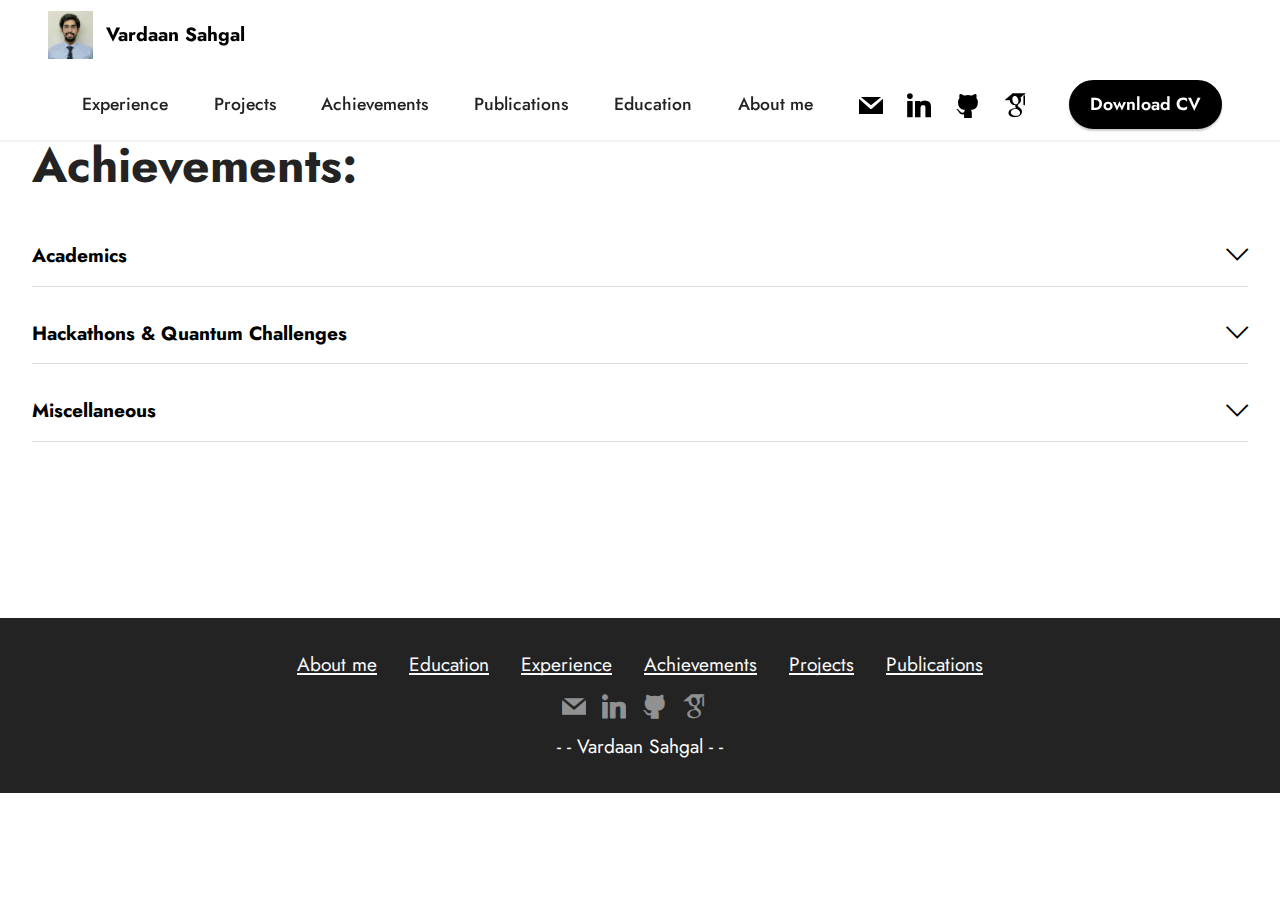
==== achievements_vardaan-sahgal.html @ 0ca2abb1 "120622" ====
<!DOCTYPE html>
<html  >
<head>
  <meta charset="UTF-8">
  <meta http-equiv="X-UA-Compatible" content="IE=edge">
  <meta name="generator" content="Mobirise v5.6.8, mobirise.com">
  <meta name="twitter:card" content="summary_large_image"/>
  <meta name="twitter:image:src" content="">
  <meta property="og:image" content="">
  <meta name="twitter:title" content="Achievements - Vardaan Sahgal">
  <meta name="viewport" content="width=device-width, initial-scale=1, minimum-scale=1">
  <link rel="shortcut icon" href="assets/images/var-pix-pro-128x137-1.png" type="image/x-icon">
  <meta name="description" content="Achievements - Vardaan Sahgal">
  
  
  <title>Achievements - Vardaan Sahgal</title>
  <link rel="stylesheet" href="assets/web/assets/mobirise-icons2/mobirise2.css">
  <link rel="stylesheet" href="assets/web/assets/mobirise-icons/mobirise-icons.css">
  <link rel="stylesheet" href="assets/bootstrap/css/bootstrap.min.css">
  <link rel="stylesheet" href="assets/bootstrap/css/bootstrap-grid.min.css">
  <link rel="stylesheet" href="assets/bootstrap/css/bootstrap-reboot.min.css">
  <link rel="stylesheet" href="assets/animatecss/animate.css">
  <link rel="stylesheet" href="assets/dropdown/css/style.css">
  <link rel="stylesheet" href="assets/socicon/css/styles.css">
  <link rel="stylesheet" href="assets/theme/css/style.css">
  <link rel="preload" href="https://fonts.googleapis.com/css?family=Jost:100,200,300,400,500,600,700,800,900,100i,200i,300i,400i,500i,600i,700i,800i,900i&display=swap" as="style" onload="this.onload=null;this.rel='stylesheet'">
  <noscript><link rel="stylesheet" href="https://fonts.googleapis.com/css?family=Jost:100,200,300,400,500,600,700,800,900,100i,200i,300i,400i,500i,600i,700i,800i,900i&display=swap"></noscript>
  <link rel="preload" as="style" href="assets/mobirise/css/mbr-additional.css"><link rel="stylesheet" href="assets/mobirise/css/mbr-additional.css" type="text/css">
  
  
  
  
</head>
<body>
  
  <section data-bs-version="5.1" class="menu menu3 cid-sXiDDQ2paW" once="menu" id="menu3-o">
    
    <nav class="navbar navbar-dropdown navbar-fixed-top navbar-expand-lg">
        <div class="container-fluid">
            <div class="navbar-brand">
                <span class="navbar-logo">
                    <a href="https://mobiri.se">
                        <img src="assets/images/var-pix-pro-96x103.jpg" alt="Vardaan" style="height: 3rem;">
                    </a>
                </span>
                <span class="navbar-caption-wrap"><a class="navbar-caption text-primary display-7" href="index.html">Vardaan Sahgal</a></span>
            </div>
            <button class="navbar-toggler" type="button" data-toggle="collapse" data-bs-toggle="collapse" data-target="#navbarSupportedContent" data-bs-target="#navbarSupportedContent" aria-controls="navbarNavAltMarkup" aria-expanded="false" aria-label="Toggle navigation">
                <div class="hamburger">
                    <span></span>
                    <span></span>
                    <span></span>
                    <span></span>
                </div>
            </button>
            <div class="collapse navbar-collapse" id="navbarSupportedContent">
                <ul class="navbar-nav nav-dropdown" data-app-modern-menu="true"><li class="nav-item"><a class="nav-link link text-black text-primary display-4" href="experience_vardaan-sahgal.html">Experience</a></li><li class="nav-item"><a class="nav-link link text-black text-primary display-4" href="projects_vardaan-sahgal.html">Projects</a></li><li class="nav-item"><a class="nav-link link text-black text-primary display-4" href="achievements_vardaan-sahgal.html">Achievements</a></li><li class="nav-item"><a class="nav-link link text-black text-primary display-4" href="publications_vardaan-sahgal.html">Publications</a>
                    </li><li class="nav-item"><a class="nav-link link text-black text-primary display-4" href="education_vardaan-sahgal.html">Education</a></li><li class="nav-item"><a class="nav-link link text-black text-primary display-4" href="index.html">
                            About me</a></li></ul>
                <div class="icons-menu">
                    <a class="iconfont-wrapper" href="mailto:sahgalvardaan@gmail.com">
                        <span class="p-2 mbr-iconfont socicon-mail socicon"></span>
                    </a>
                    <a class="iconfont-wrapper" href="https://linkedin.com/in/vardaansahgal" target="_blank">
                        <span class="p-2 mbr-iconfont socicon-linkedin socicon"></span>
                    </a>
                    <a class="iconfont-wrapper" href="https://github.com/Varary73" target="_blank">
                        <span class="p-2 mbr-iconfont socicon-github socicon"></span>
                    </a>
                    <a class="iconfont-wrapper" href="https://scholar.google.com/citations?user=hgm18O0AAAAJ&hl=en&oi=ao" target="_blank">
                        <span class="p-2 mbr-iconfont socicon-googlescholar socicon"></span>
                    </a>
                </div>
                <div class="navbar-buttons mbr-section-btn"><a class="btn btn-primary display-4" href="https://drive.google.com/file/d/1Yqm7i8s_O_Q6EkdOfMbMAXeSpDQ-w8fc/view?usp=sharing" target="_blank">Download CV</a></div>
            </div>
        </div>
    </nav>
</section>

<section data-bs-version="5.1" class="content16 cid-t8lUDwOIxe" id="content16-r">

    

    
    
    <div class="container-fluid">
        <div class="row justify-content-center">
            <div class="col-12 col-md-12">
                <div class="mbr-section-head align-center mb-4">
                    <h3 class="mbr-section-title mb-0 mbr-fonts-style display-2">
                        <strong>Achievements:</strong></h3>
                    
                </div>
                <div id="bootstrap-accordion_17" class="panel-group accordionStyles accordion" role="tablist" aria-multiselectable="true">
                    <div class="card mb-3">
                        <div class="card-header" role="tab" id="headingOne">
                            <a role="button" class="panel-title collapsed" data-toggle="collapse" data-bs-toggle="collapse" data-core="" href="#collapse1_17" aria-expanded="false" aria-controls="collapse1">
                                <h6 class="panel-title-edit mbr-fonts-style mb-0 display-7"><strong>Academics</strong></h6>
                                <span class="sign mbr-iconfont mbri-arrow-down"></span>
                            </a>
                        </div>
                        <div id="collapse1_17" class="panel-collapse noScroll collapse" role="tabpanel" aria-labelledby="headingOne" data-parent="#accordion" data-bs-parent="#bootstrap-accordion_17">
                            <div class="panel-body">
                                <p class="mbr-fonts-style panel-text display-4">1st Position, University level Annual examinations 2020‑21 ~~ BCAS, University of Delhi<br><a href="https://drive.google.com/file/d/1R_oMQBoRCw27G-qGukkYjypUpZWwP57s/view?usp=sharing" class="text-primary" target="_blank">1st Position, University level Annual examinations 2019‑20</a> ~~ BCAS, University of Delhi<br><a href="https://drive.google.com/file/d/1jAzpU6mqzq5q6LDfne9b-UM6Y6uZs_kK/view?usp=sharing" class="text-primary" target="_blank">Certificate of Merit, All India Secondary School Examinations</a> ~~ CBSE<br>Certificate of Merit, Excellence in academics for 10 consecutive years ~~ Delhi Public School ‑ Vasant Kunj</p>
                            </div>
                        </div>
                    </div>
                    <div class="card mb-3">
                        <div class="card-header" role="tab" id="headingOne">
                            <a role="button" class="panel-title collapsed" data-toggle="collapse" data-bs-toggle="collapse" data-core="" href="#collapse2_17" aria-expanded="false" aria-controls="collapse2">
                                <h6 class="panel-title-edit mbr-fonts-style mb-0 display-7"><strong>Hackathons &amp; Quantum Challenges</strong></h6>
                                <span class="sign mbr-iconfont mbri-arrow-down"></span>
                            </a>
                        </div>
                        <div id="collapse2_17" class="panel-collapse noScroll collapse" role="tabpanel" aria-labelledby="headingOne" data-parent="#accordion" data-bs-parent="#bootstrap-accordion_17">
                            <div class="panel-body">
                                <p class="mbr-fonts-style panel-text display-4"><a href="https://youtu.be/dAwyQvCs0g4" class="text-primary" target="_blank">2nd Place, Q‑munity Hack‑Q‑Thon 2022</a> ~~ Q‑munity<br><a href="https://www.quantumcoalition.io/winners-2022" class="text-primary" target="_blank">1st Place, Microsoft Azure Quantum Challenge ‑ QC Hack 2022</a> ~~ Quantum Coalition<br><a href="https://drive.google.com/file/d/19gyF_JM3P85ijcG36nNjpUHBqe1uCrk3/view?usp=sharing" class="text-primary" target="_blank">Project Completion, iQuHACK 2022</a> ~~ MIT<br><a href="https://www.credly.com/badges/7a34e1ec-54cd-4e93-b0a0-f172c322e26d/public_url" class="text-primary" target="_blank">IBM Certified Associate Developer, Quantum Computation using Qiskit</a> ~~ IBM<br><a href="https://www.credly.com/badges/5e190717-c0a0-4115-9ec8-4bfc70429456/public_url" class="text-primary" target="_blank">Advanced Achievement, IBM Quantum Challenge ‑ Fall 2021</a> ~~ IBM<br><a href="https://drive.google.com/file/d/1BhU-gRLFwvpe-qMsgdmRwtkIYA2Qpv9Y/view?usp=sharing" class="text-primary" target="_blank">Commuity Choice Award, Qiskit Global Hackathon 2021</a> ~~ IBM<br><a href="https://drive.google.com/file/d/1APPmrAgYfAgasxj6XTrmTNn_YVWedkp-/view?usp=sharing" class="text-primary" target="_blank">2nd Place, Qiskit Fall Fest 2021</a> ~~ IBM<br><a href="https://drive.google.com/file/d/1pQZi29Q-DvffW3QaDzbIdZg9rLygnmGH/view?usp=sharing" class="text-primary" target="_blank">Project Completion Excellence, Qiskit Fall Fest 2021</a> ~~ IBM<br><a href="https://drive.google.com/file/d/1NxGIrXYRKXiG1Ps5QLQzSLgCn7TWFhxI/view?usp=sharing" class="text-primary" target="_blank">Best JavaScript Project, Quantum Games Hackathon 2021</a> ~~ Quantum AI Foundation<br><a href="https://www.credly.com/badges/adeb9994-ca5e-46cb-904f-9bc2e24f223b/public_url" class="text-primary" target="_blank">Advanced Achievement, IBM Quantum Challenge ‑ Africa</a> ~~ IBM<br><a href="https://drive.google.com/file/d/1-omMS72RHWHudi2LTiDuGkzPuVCuIWqz/view?usp=sharing" class="text-primary" target="_blank">Finalist, IEEE Services Hackathon 2021</a> ~~ IEEE</p>
                            </div>
                        </div>
                    </div>
                    <div class="card mb-3">
                        <div class="card-header" role="tab" id="headingOne">
                            <a role="button" class="panel-title collapsed" data-toggle="collapse" data-bs-toggle="collapse" data-core="" href="#collapse3_17" aria-expanded="false" aria-controls="collapse3">
                                <h6 class="panel-title-edit mbr-fonts-style mb-0 display-7"><strong>Miscellaneous</strong></h6>
                                <span class="sign mbr-iconfont mbri-arrow-down"></span>
                            </a>
                        </div>
                        <div id="collapse3_17" class="panel-collapse noScroll collapse" role="tabpanel" aria-labelledby="headingOne" data-parent="#accordion" data-bs-parent="#bootstrap-accordion_17">
                            <div class="panel-body">
                                <p class="mbr-fonts-style panel-text display-4"><a href="https://drive.google.com/file/d/10-ciMLQyUoMff5YXHHuV5Xth3fWdGZLG/view?usp=sharing" class="text-primary" target="_blank">Football</a><br><a href="https://drive.google.com/file/d/1Tq8jty_m0NttuNi-pEVxbGKgHmWv1Ksi/view?usp=sharing" class="text-primary" target="_blank">Basketball</a><br><a href="https://drive.google.com/file/d/1du-7GZBASXjNRYR1Ls_MMxja4tjmTULn/view?usp=sharing" class="text-primary" target="_blank">Debate</a></p>
                            </div>
                        </div>
                    </div>
                    
                    
                    
                </div>
            </div>
        </div>
    </div>
</section>

<section data-bs-version="5.1" class="footer3 cid-t8mchquM8E" once="footers" id="footer3-x">

    

    

    <div class="container">
        <div class="media-container-row align-center mbr-white">
            <div class="row row-links">
                <ul class="foot-menu">
                    
                    
                    
                    
                    
                <li class="foot-menu-item mbr-fonts-style display-7"><a href="index.html#header7-8" class="text-white">About me</a></li><li class="foot-menu-item mbr-fonts-style display-7"><a href="education_vardaan-sahgal.html" class="text-white">Education</a></li><li class="foot-menu-item mbr-fonts-style display-7"><a href="experience_vardaan-sahgal.html" class="text-white">Experience</a></li><li class="foot-menu-item mbr-fonts-style display-7"><a href="achievements_vardaan-sahgal.html" class="text-white">Achievements</a></li><li class="foot-menu-item mbr-fonts-style display-7"><a href="projects_vardaan-sahgal.html" class="text-white">Projects</a></li><li class="foot-menu-item mbr-fonts-style display-7"><a href="publications_vardaan-sahgal.html" class="text-white">Publications</a></li></ul>
            </div>
            <div class="row social-row">
                <div class="social-list align-right pb-2">
                    
                    
                    
                    
                    
                    
                <div class="soc-item">
                        <a href="mailto:sahgalvardaan@gmail.com">
                            <span class="mbr-iconfont mbr-iconfont-social socicon-mail socicon"></span>
                        </a>
                    </div><div class="soc-item">
                        <a href="https://linkedin.com/in/vardaansahgal" target="_blank">
                            <span class="mbr-iconfont mbr-iconfont-social socicon-linkedin socicon"></span>
                        </a>
                    </div><div class="soc-item">
                        <a href="https://github.com/Varary73" target="_blank">
                            <span class="mbr-iconfont mbr-iconfont-social socicon-github socicon"></span>
                        </a>
                    </div><div class="soc-item">
                        <a href="https://scholar.google.com/citations?user=hgm18O0AAAAJ&hl=en&oi=ao" target="_blank">
                            <span class="mbr-iconfont mbr-iconfont-social socicon-googlescholar socicon"></span>
                        </a>
                    </div></div>
            </div>
            <div class="row row-copirayt">
                <p class="mbr-text mb-0 mbr-fonts-style mbr-white align-center display-7">
                    - - Vardaan Sahgal - -</p>
            </div>
        </div>
    </div>
</section><section class="display-7" style="padding: 0;align-items: center;justify-content: center;flex-wrap: wrap;    align-content: center;display: flex;position: relative;height: 4rem;"><a href="https://mobiri.se/694085" style="flex: 1 1;height: 4rem;position: absolute;width: 100%;z-index: 1;"><img alt="" style="height: 4rem;" src="[data-uri]"></a><p style="margin: 0;text-align: center;" class="display-7"> &#8204;</p><a style="z-index:1" href="https://mobirise.com/website-maker.html"></a></section><script src="assets/bootstrap/js/bootstrap.bundle.min.js"></script>  <script src="assets/smoothscroll/smooth-scroll.js"></script>  <script src="assets/ytplayer/index.js"></script>  <script src="assets/dropdown/js/navbar-dropdown.js"></script>  <script src="assets/mbr-switch-arrow/mbr-switch-arrow.js"></script>  <script src="assets/theme/js/script.js"></script>  
  
  
 <div id="scrollToTop" class="scrollToTop mbr-arrow-up"><a style="text-align: center;"><i class="mbr-arrow-up-icon mbr-arrow-up-icon-cm cm-icon cm-icon-smallarrow-up"></i></a></div>
    <input name="animation" type="hidden">
  </body>
</html>
---- assets/web/assets/mobirise-icons2/mobirise2.css ----
@font-face {
  font-family: 'Moririse2';
  font-display: swap;
  src:  url('mobirise2.eot?f2bix4');
  src:  url('mobirise2.eot?f2bix4#iefix') format('embedded-opentype'),
    url('mobirise2.ttf?f2bix4') format('truetype'),
    url('mobirise2.woff?f2bix4') format('woff'),
    url('mobirise2.svg?f2bix4#mobirise2') format('svg');
  font-weight: normal;
  font-style: normal;
}

[class^="mobi-"], [class*=" mobi-"] {
  /* use !important to prevent issues with browser extensions that change fonts */
  font-family: 'Moririse2' !important;
  speak: none;
  font-style: normal;
  font-weight: normal;
  font-variant: normal;
  text-transform: none;
  line-height: 1;

  /* Better Font Rendering =========== */
  -webkit-font-smoothing: antialiased;
  -moz-osx-font-smoothing: grayscale;
}

.mobi-mbri-add-submenu:before {
  content: "\e900";
}
.mobi-mbri-alert:before {
  content: "\e901";
}
.mobi-mbri-align-center:before {
  content: "\e902";
}
.mobi-mbri-align-justify:before {
  content: "\e903";
}
.mobi-mbri-align-left:before {
  content: "\e904";
}
.mobi-mbri-align-right:before {
  content: "\e905";
}
.mobi-mbri-android:before {
  content: "\e906";
}
.mobi-mbri-apple:before {
  content: "\e907";
}
.mobi-mbri-arrow-down:before {
  content: "\e908";
}
.mobi-mbri-arrow-next:before {
  content: "\e909";
}
.mobi-mbri-arrow-prev:before {
  content: "\e90a";
}
.mobi-mbri-arrow-up:before {
  content: "\e90b";
}
.mobi-mbri-bold:before {
  content: "\e90c";
}
.mobi-mbri-bookmark:before {
  content: "\e90d";
}
.mobi-mbri-bootstrap:before {
  content: "\e90e";
}
.mobi-mbri-briefcase:before {
  content: "\e90f";
}
.mobi-mbri-browse:before {
  content: "\e910";
}
.mobi-mbri-bulleted-list:before {
  content: "\e911";
}
.mobi-mbri-calendar:before {
  content: "\e912";
}
.mobi-mbri-camera:before {
  content: "\e913";
}
.mobi-mbri-cart-add:before {
  content: "\e914";
}
.mobi-mbri-cart-full:before {
  content: "\e915";
}
.mobi-mbri-cash:before {
  content: "\e916";
}
.mobi-mbri-change-style:before {
  content: "\e917";
}
.mobi-mbri-chat:before {
  content: "\e918";
}
.mobi-mbri-clock:before {
  content: "\e919";
}
.mobi-mbri-close:before {
  content: "\e91a";
}
.mobi-mbri-cloud:before {
  content: "\e91b";
}
.mobi-mbri-code:before {
  content: "\e91c";
}
.mobi-mbri-contact-form:before {
  content: "\e91d";
}
.mobi-mbri-credit-card:before {
  content: "\e91e";
}
.mobi-mbri-cursor-click:before {
  content: "\e91f";
}
.mobi-mbri-cust-feedback:before {
  content: "\e920";
}
.mobi-mbri-database:before {
  content: "\e921";
}
.mobi-mbri-delivery:before {
  content: "\e922";
}
.mobi-mbri-desktop:before {
  content: "\e923";
}
.mobi-mbri-devices:before {
  content: "\e924";
}
.mobi-mbri-down:before {
  content: "\e925";
}
.mobi-mbri-download-2:before {
  content: "\e926";
}
.mobi-mbri-download:before {
  content: "\e927";
}
.mobi-mbri-drag-n-drop-2:before {
  content: "\e928";
}
.mobi-mbri-drag-n-drop:before {
  content: "\e929";
}
.mobi-mbri-edit-2:before {
  content: "\e92a";
}
.mobi-mbri-edit:before {
  content: "\e92b";
}
.mobi-mbri-error:before {
  content: "\e92c";
}
.mobi-mbri-extension:before {
  content: "\e92d";
}
.mobi-mbri-features:before {
  content: "\e92e";
}
.mobi-mbri-file:before {
  content: "\e92f";
}
.mobi-mbri-flag:before {
  content: "\e930";
}
.mobi-mbri-folder:before {
  content: "\e931";
}
.mobi-mbri-gift:before {
  content: "\e932";
}
.mobi-mbri-github:before {
  content: "\e933";
}
.mobi-mbri-globe-2:before {
  content: "\e934";
}
.mobi-mbri-globe:before {
  content: "\e935";
}
.mobi-mbri-growing-chart:before {
  content: "\e936";
}
.mobi-mbri-hearth:before {
  content: "\e937";
}
.mobi-mbri-help:before {
  content: "\e938";
}
.mobi-mbri-home:before {
  content: "\e939";
}
.mobi-mbri-hot-cup:before {
  content: "\e93a";
}
.mobi-mbri-idea:before {
  content: "\e93b";
}
.mobi-mbri-image-gallery:before {
  content: "\e93c";
}
.mobi-mbri-image-slider:before {
  content: "\e93d";
}
.mobi-mbri-info:before {
  content: "\e93e";
}
.mobi-mbri-italic:before {
  content: "\e93f";
}
.mobi-mbri-key:before {
  content: "\e940";
}
.mobi-mbri-laptop:before {
  content: "\e941";
}
.mobi-mbri-layers:before {
  content: "\e942";
}
.mobi-mbri-left-right:before {
  content: "\e943";
}
.mobi-mbri-left:before {
  content: "\e944";
}
.mobi-mbri-letter:before {
  content: "\e945";
}
.mobi-mbri-like:before {
  content: "\e946";
}
.mobi-mbri-link:before {
  content: "\e947";
}
.mobi-mbri-lock:before {
  content: "\e948";
}
.mobi-mbri-login:before {
  content: "\e949";
}
.mobi-mbri-logout:before {
  content: "\e94a";
}
.mobi-mbri-magic-stick:before {
  content: "\e94b";
}
.mobi-mbri-map-pin:before {
  content: "\e94c";
}
.mobi-mbri-menu:before {
  content: "\e94d";
}
.mobi-mbri-mobile-2:before {
  content: "\e94e";
}
.mobi-mbri-mobile-horizontal:before {
  content: "\e94f";
}
.mobi-mbri-mobile:before {
  content: "\e950";
}
.mobi-mbri-mobirise:before {
  content: "\e951";
}
.mobi-mbri-more-horizontal:before {
  content: "\e952";
}
.mobi-mbri-more-vertical:before {
  content: "\e953";
}
.mobi-mbri-music:before {
  content: "\e954";
}
.mobi-mbri-new-file:before {
  content: "\e955";
}
.mobi-mbri-numbered-list:before {
  content: "\e956";
}
.mobi-mbri-opened-folder:before {
  content: "\e957";
}
.mobi-mbri-pages:before {
  content: "\e958";
}
.mobi-mbri-paper-plane:before {
  content: "\e959";
}
.mobi-mbri-paperclip:before {
  content: "\e95a";
}
.mobi-mbri-phone:before {
  content: "\e95b";
}
.mobi-mbri-photo:before {
  content: "\e95c";
}
.mobi-mbri-photos:before {
  content: "\e95d";
}
.mobi-mbri-pin:before {
  content: "\e95e";
}
.mobi-mbri-play:before {
  content: "\e95f";
}
.mobi-mbri-plus:before {
  content: "\e960";
}
.mobi-mbri-preview:before {
  content: "\e961";
}
.mobi-mbri-print:before {
  content: "\e962";
}
.mobi-mbri-protect:before {
  content: "\e963";
}
.mobi-mbri-question:before {
  content: "\e964";
}
.mobi-mbri-quote-left:before {
  content: "\e965";
}
.mobi-mbri-quote-right:before {
  content: "\e966";
}
.mobi-mbri-redo:before {
  content: "\e967";
}
.mobi-mbri-refresh:before {
  content: "\e968";
}
.mobi-mbri-responsive-2:before {
  content: "\e969";
}
.mobi-mbri-responsive:before {
  content: "\e96a";
}
.mobi-mbri-right:before {
  content: "\e96b";
}
.mobi-mbri-rocket:before {
  content: "\e96c";
}
.mobi-mbri-sad-face:before {
  content: "\e96d";
}
.mobi-mbri-sale:before {
  content: "\e96e";
}
.mobi-mbri-save:before {
  content: "\e96f";
}
.mobi-mbri-search:before {
  content: "\e970";
}
.mobi-mbri-setting-2:before {
  content: "\e971";
}
.mobi-mbri-setting-3:before {
  content: "\e972";
}
.mobi-mbri-setting:before {
  content: "\e973";
}
.mobi-mbri-share:before {
  content: "\e974";
}
.mobi-mbri-shopping-bag:before {
  content: "\e975";
}
.mobi-mbri-shopping-basket:before {
  content: "\e976";
}
.mobi-mbri-shopping-cart:before {
  content: "\e977";
}
.mobi-mbri-sites:before {
  content: "\e978";
}
.mobi-mbri-smile-face:before {
  content: "\e979";
}
.mobi-mbri-speed:before {
  content: "\e97a";
}
.mobi-mbri-star:before {
  content: "\e97b";
}
.mobi-mbri-success:before {
  content: "\e97c";
}
.mobi-mbri-sun:before {
  content: "\e97d";
}
.mobi-mbri-sun2:before {
  content: "\e97e";
}
.mobi-mbri-tablet-vertical:before {
  content: "\e97f";
}
.mobi-mbri-tablet:before {
  content: "\e980";
}
.mobi-mbri-target:before {
  content: "\e981";
}
.mobi-mbri-timer:before {
  content: "\e982";
}
.mobi-mbri-to-ftp:before {
  content: "\e983";
}
.mobi-mbri-to-local-drive:before {
  content: "\e984";
}
.mobi-mbri-touch-swipe:before {
  content: "\e985";
}
.mobi-mbri-touch:before {
  content: "\e986";
}
.mobi-mbri-trash:before {
  content: "\e987";
}
.mobi-mbri-underline:before {
  content: "\e988";
}
.mobi-mbri-undo:before {
  content: "\e989";
}
.mobi-mbri-unlink:before {
  content: "\e98a";
}
.mobi-mbri-unlock:before {
  content: "\e98b";
}
.mobi-mbri-up-down:before {
  content: "\e98c";
}
.mobi-mbri-up:before {
  content: "\e98d";
}
.mobi-mbri-update:before {
  content: "\e98e";
}
.mobi-mbri-upload-2:before {
  content: "\e98f";
}
.mobi-mbri-upload:before {
  content: "\e990";
}
.mobi-mbri-user-2:before {
  content: "\e991";
}
.mobi-mbri-user:before {
  content: "\e992";
}
.mobi-mbri-users:before {
  content: "\e993";
}
.mobi-mbri-video-play:before {
  content: "\e994";
}
.mobi-mbri-video:before {
  content: "\e995";
}
.mobi-mbri-watch:before {
  content: "\e996";
}
.mobi-mbri-website-theme-2:before {
  content: "\e997";
}
.mobi-mbri-website-theme:before {
  content: "\e998";
}
.mobi-mbri-wifi:before {
  content: "\e999";
}
.mobi-mbri-windows:before {
  content: "\e99a";
}
.mobi-mbri-zoom-in:before {
  content: "\e99b";
}
.mobi-mbri-zoom-out:before {
  content: "\e99c";
}
---- assets/web/assets/mobirise-icons/mobirise-icons.css ----
@font-face {
  font-family: 'MobiriseIcons';
  src:  url('mobirise-icons.eot?spat4u');
  src:  url('mobirise-icons.eot?spat4u#iefix') format('embedded-opentype'),
    url('mobirise-icons.ttf?spat4u') format('truetype'),
    url('mobirise-icons.woff?spat4u') format('woff'),
    url('mobirise-icons.svg?spat4u#MobiriseIcons') format('svg');
  font-weight: normal;
  font-style: normal;
  font-display: swap;
}

[class^="mbri-"], [class*=" mbri-"] {
  /* use !important to prevent issues with browser extensions that change fonts */
  font-family: MobiriseIcons !important;
  speak: none;
  font-style: normal;
  font-weight: normal;
  font-variant: normal;
  text-transform: none;
  line-height: 1;

  /* Better Font Rendering =========== */
  -webkit-font-smoothing: antialiased;
  -moz-osx-font-smoothing: grayscale;
}

.mbri-add-submenu:before {
  content: "\e900";
}
.mbri-alert:before {
  content: "\e901";
}
.mbri-align-center:before {
  content: "\e902";
}
.mbri-align-justify:before {
  content: "\e903";
}
.mbri-align-left:before {
  content: "\e904";
}
.mbri-align-right:before {
  content: "\e905";
}
.mbri-android:before {
  content: "\e906";
}
.mbri-apple:before {
  content: "\e907";
}
.mbri-arrow-down:before {
  content: "\e908";
}
.mbri-arrow-next:before {
  content: "\e909";
}
.mbri-arrow-prev:before {
  content: "\e90a";
}
.mbri-arrow-up:before {
  content: "\e90b";
}
.mbri-bold:before {
  content: "\e90c";
}
.mbri-bookmark:before {
  content: "\e90d";
}
.mbri-bootstrap:before {
  content: "\e90e";
}
.mbri-briefcase:before {
  content: "\e90f";
}
.mbri-browse:before {
  content: "\e910";
}
.mbri-bulleted-list:before {
  content: "\e911";
}
.mbri-calendar:before {
  content: "\e912";
}
.mbri-camera:before {
  content: "\e913";
}
.mbri-cart-add:before {
  content: "\e914";
}
.mbri-cart-full:before {
  content: "\e915";
}
.mbri-cash:before {
  content: "\e916";
}
.mbri-change-style:before {
  content: "\e917";
}
.mbri-chat:before {
  content: "\e918";
}
.mbri-clock:before {
  content: "\e919";
}
.mbri-close:before {
  content: "\e91a";
}
.mbri-cloud:before {
  content: "\e91b";
}
.mbri-code:before {
  content: "\e91c";
}
.mbri-contact-form:before {
  content: "\e91d";
}
.mbri-credit-card:before {
  content: "\e91e";
}
.mbri-cursor-click:before {
  content: "\e91f";
}
.mbri-cust-feedback:before {
  content: "\e920";
}
.mbri-database:before {
  content: "\e921";
}
.mbri-delivery:before {
  content: "\e922";
}
.mbri-desktop:before {
  content: "\e923";
}
.mbri-devices:before {
  content: "\e924";
}
.mbri-down:before {
  content: "\e925";
}
.mbri-download:before {
  content: "\e989";
}
.mbri-drag-n-drop:before {
  content: "\e927";
}
.mbri-drag-n-drop2:before {
  content: "\e928";
}
.mbri-edit:before {
  content: "\e929";
}
.mbri-edit2:before {
  content: "\e92a";
}
.mbri-error:before {
  content: "\e92b";
}
.mbri-extension:before {
  content: "\e92c";
}
.mbri-features:before {
  content: "\e92d";
}
.mbri-file:before {
  content: "\e92e";
}
.mbri-flag:before {
  content: "\e92f";
}
.mbri-folder:before {
  content: "\e930";
}
.mbri-gift:before {
  content: "\e931";
}
.mbri-github:before {
  content: "\e932";
}
.mbri-globe:before {
  content: "\e933";
}
.mbri-globe-2:before {
  content: "\e934";
}
.mbri-growing-chart:before {
  content: "\e935";
}
.mbri-hearth:before {
  content: "\e936";
}
.mbri-help:before {
  content: "\e937";
}
.mbri-home:before {
  content: "\e938";
}
.mbri-hot-cup:before {
  content: "\e939";
}
.mbri-idea:before {
  content: "\e93a";
}
.mbri-image-gallery:before {
  content: "\e93b";
}
.mbri-image-slider:before {
  content: "\e93c";
}
.mbri-info:before {
  content: "\e93d";
}
.mbri-italic:before {
  content: "\e93e";
}
.mbri-key:before {
  content: "\e93f";
}
.mbri-laptop:before {
  content: "\e940";
}
.mbri-layers:before {
  content: "\e941";
}
.mbri-left-right:before {
  content: "\e942";
}
.mbri-left:before {
  content: "\e943";
}
.mbri-letter:before {
  content: "\e944";
}
.mbri-like:before {
  content: "\e945";
}
.mbri-link:before {
  content: "\e946";
}
.mbri-lock:before {
  content: "\e947";
}
.mbri-login:before {
  content: "\e948";
}
.mbri-logout:before {
  content: "\e949";
}
.mbri-magic-stick:before {
  content: "\e94a";
}
.mbri-map-pin:before {
  content: "\e94b";
}
.mbri-menu:before {
  content: "\e94c";
}
.mbri-mobile:before {
  content: "\e94d";
}
.mbri-mobile2:before {
  content: "\e94e";
}
.mbri-mobirise:before {
  content: "\e94f";
}
.mbri-more-horizontal:before {
  content: "\e950";
}
.mbri-more-vertical:before {
  content: "\e951";
}
.mbri-music:before {
  content: "\e952";
}
.mbri-new-file:before {
  content: "\e953";
}
.mbri-numbered-list:before {
  content: "\e954";
}
.mbri-opened-folder:before {
  content: "\e955";
}
.mbri-pages:before {
  content: "\e956";
}
.mbri-paper-plane:before {
  content: "\e957";
}
.mbri-paperclip:before {
  content: "\e958";
}
.mbri-photo:before {
  content: "\e959";
}
.mbri-photos:before {
  content: "\e95a";
}
.mbri-pin:before {
  content: "\e95b";
}
.mbri-play:before {
  content: "\e95c";
}
.mbri-plus:before {
  content: "\e95d";
}
.mbri-preview:before {
  content: "\e95e";
}
.mbri-print:before {
  content: "\e95f";
}
.mbri-protect:before {
  content: "\e960";
}
.mbri-question:before {
  content: "\e961";
}
.mbri-quote-left:before {
  content: "\e962";
}
.mbri-quote-right:before {
  content: "\e963";
}
.mbri-refresh:before {
  content: "\e964";
}
.mbri-responsive:before {
  content: "\e965";
}
.mbri-right:before {
  content: "\e966";
}
.mbri-rocket:before {
  content: "\e967";
}
.mbri-sad-face:before {
  content: "\e968";
}
.mbri-sale:before {
  content: "\e969";
}
.mbri-save:before {
  content: "\e96a";
}
.mbri-search:before {
  content: "\e96b";
}
.mbri-setting:before {
  content: "\e96c";
}
.mbri-setting2:before {
  content: "\e96d";
}
.mbri-setting3:before {
  content: "\e96e";
}
.mbri-share:before {
  content: "\e96f";
}
.mbri-shopping-bag:before {
  content: "\e970";
}
.mbri-shopping-basket:before {
  content: "\e971";
}
.mbri-shopping-cart:before {
  content: "\e972";
}
.mbri-sites:before {
  content: "\e973";
}
.mbri-smile-face:before {
  content: "\e974";
}
.mbri-speed:before {
  content: "\e975";
}
.mbri-star:before {
  content: "\e976";
}
.mbri-success:before {
  content: "\e977";
}
.mbri-sun:before {
  content: "\e978";
}
.mbri-sun2:before {
  content: "\e979";
}
.mbri-tablet:before {
  content: "\e97a";
}
.mbri-tablet-vertical:before {
  content: "\e97b";
}
.mbri-target:before {
  content: "\e97c";
}
.mbri-timer:before {
  content: "\e97d";
}
.mbri-to-ftp:before {
  content: "\e97e";
}
.mbri-to-local-drive:before {
  content: "\e97f";
}
.mbri-touch-swipe:before {
  content: "\e980";
}
.mbri-touch:before {
  content: "\e981";
}
.mbri-trash:before {
  content: "\e982";
}
.mbri-underline:before {
  content: "\e983";
}
.mbri-unlink:before {
  content: "\e984";
}
.mbri-unlock:before {
  content: "\e985";
}
.mbri-up-down:before {
  content: "\e986";
}
.mbri-up:before {
  content: "\e987";
}
.mbri-update:before {
  content: "\e988";
}
.mbri-upload:before {
 content: "\e926"; 
}
.mbri-user:before {
  content: "\e98a";
}
.mbri-user2:before {
  content: "\e98b";
}
.mbri-users:before {
  content: "\e98c";
}
.mbri-video:before {
  content: "\e98d";
}
.mbri-video-play:before {
  content: "\e98e";
}
.mbri-watch:before {
  content: "\e98f";
}
.mbri-website-theme:before {
  content: "\e990";
}
.mbri-wifi:before {
  content: "\e991";
}
.mbri-windows:before {
  content: "\e992";
}
.mbri-zoom-out:before {
  content: "\e993";
}
.mbri-redo:before {
  content: "\e994";
}
.mbri-undo:before {
  content: "\e995";
}
---- assets/dropdown/css/style.css ----
.navbar-dropdown {
  left: 0;
  padding: 0;
  position: absolute;
  right: 0;
  top: 0;
  transition: all 0.45s ease;
  z-index: 1030;
  background: #282828; }
  .navbar-dropdown .navbar-logo {
    margin-right: 0.8rem;
    transition: margin 0.3s ease-in-out;
    vertical-align: middle; }
    .navbar-dropdown .navbar-logo img {
      height: 3.125rem;
      transition: all 0.3s ease-in-out; }
    .navbar-dropdown .navbar-logo.mbr-iconfont {
      font-size: 3.125rem;
      line-height: 3.125rem; }
  .navbar-dropdown .navbar-caption {
    font-weight: 700;
    white-space: normal;
    vertical-align: -4px;
    line-height: 3.125rem !important; }
    .navbar-dropdown .navbar-caption, .navbar-dropdown .navbar-caption:hover {
      color: inherit;
      text-decoration: none; }
  .navbar-dropdown .mbr-iconfont + .navbar-caption {
    vertical-align: -1px; }
  .navbar-dropdown.navbar-fixed-top {
    position: fixed; }
  .navbar-dropdown .navbar-brand span {
    vertical-align: -4px; }
  .navbar-dropdown.bg-color.transparent {
    background: none; }
  .navbar-dropdown.navbar-short .navbar-brand {
    padding: 0.625rem 0; }
    .navbar-dropdown.navbar-short .navbar-brand span {
      vertical-align: -1px; }
  .navbar-dropdown.navbar-short .navbar-caption {
    line-height: 2.375rem !important;
    vertical-align: -2px; }
  .navbar-dropdown.navbar-short .navbar-logo {
    margin-right: 0.5rem; }
    .navbar-dropdown.navbar-short .navbar-logo img {
      height: 2.375rem; }
    .navbar-dropdown.navbar-short .navbar-logo.mbr-iconfont {
      font-size: 2.375rem;
      line-height: 2.375rem; }
  .navbar-dropdown.navbar-short .mbr-table-cell {
    height: 3.625rem; }
  .navbar-dropdown .navbar-close {
    left: 0.6875rem;
    position: fixed;
    top: 0.75rem;
    z-index: 1000; }
  .navbar-dropdown .hamburger-icon {
    content: "";
    display: inline-block;
    vertical-align: middle;
    width: 16px;
    -webkit-box-shadow: 0 -6px 0 1px #282828,0 0 0 1px #282828,0 6px 0 1px #282828;
    -moz-box-shadow: 0 -6px 0 1px #282828,0 0 0 1px #282828,0 6px 0 1px #282828;
    box-shadow: 0 -6px 0 1px #282828,0 0 0 1px #282828,0 6px 0 1px #282828; }

.dropdown-menu .dropdown-toggle[data-toggle="dropdown-submenu"]::after {
  border-bottom: 0.35em solid transparent;
  border-left: 0.35em solid;
  border-right: 0;
  border-top: 0.35em solid transparent;
  margin-left: 0.3rem; }

.dropdown-menu .dropdown-item:focus {
  outline: 0; }

.nav-dropdown {
  font-size: 0.75rem;
  font-weight: 500;
  height: auto !important; }
  .nav-dropdown .nav-btn {
    padding-left: 1rem; }
  .nav-dropdown .link {
    margin: .667em 1.667em;
    font-weight: 500;
    padding: 0;
    transition: color .2s ease-in-out; }
    .nav-dropdown .link.dropdown-toggle {
      margin-right: 2.583em; }
      .nav-dropdown .link.dropdown-toggle::after {
        margin-left: .25rem;
        border-top: 0.35em solid;
        border-right: 0.35em solid transparent;
        border-left: 0.35em solid transparent;
        border-bottom: 0; }
      .nav-dropdown .link.dropdown-toggle[aria-expanded="true"] {
        margin: 0;
        padding: 0.667em 3.263em  0.667em 1.667em; }
  .nav-dropdown .link::after,
  .nav-dropdown .dropdown-item::after {
    color: inherit; }
  .nav-dropdown .btn {
    font-size: 0.75rem;
    font-weight: 700;
    letter-spacing: 0;
    margin-bottom: 0;
    padding-left: 1.25rem;
    padding-right: 1.25rem; }
  .nav-dropdown .dropdown-menu {
    border-radius: 0;
    border: 0;
    left: 0;
    margin: 0;
    padding-bottom: 1.25rem;
    padding-top: 1.25rem;
    position: relative; }
  .nav-dropdown .dropdown-submenu {
    margin-left: 0.125rem;
    top: 0; }
  .nav-dropdown .dropdown-item {
    font-weight: 500;
    line-height: 2;
    padding: 0.3846em 4.615em 0.3846em 1.5385em;
    position: relative;
    transition: color .2s ease-in-out, background-color .2s ease-in-out; }
    .nav-dropdown .dropdown-item::after {
      margin-top: -0.3077em;
      position: absolute;
      right: 1.1538em;
      top: 50%; }
    .nav-dropdown .dropdown-item:focus, .nav-dropdown .dropdown-item:hover {
      background: none; }

@media (max-width: 767px) {
  .nav-dropdown.navbar-toggleable-sm {
    bottom: 0;
    display: none;
    left: 0;
    overflow-x: hidden;
    position: fixed;
    top: 0;
    transform: translateX(-100%);
    -ms-transform: translateX(-100%);
    -webkit-transform: translateX(-100%);
    width: 18.75rem;
    z-index: 999; } }
.nav-dropdown.navbar-toggleable-xl {
  bottom: 0;
  display: none;
  left: 0;
  overflow-x: hidden;
  position: fixed;
  top: 0;
  transform: translateX(-100%);
  -ms-transform: translateX(-100%);
  -webkit-transform: translateX(-100%);
  width: 18.75rem;
  z-index: 999; }

.nav-dropdown-sm {
  display: block !important;
  overflow-x: hidden;
  overflow: auto;
  padding-top: 3.875rem; }
  .nav-dropdown-sm::after {
    content: "";
    display: block;
    height: 3rem;
    width: 100%; }
  .nav-dropdown-sm.collapse.in ~ .navbar-close {
    display: block !important; }
  .nav-dropdown-sm.collapsing, .nav-dropdown-sm.collapse.in {
    transform: translateX(0);
    -ms-transform: translateX(0);
    -webkit-transform: translateX(0);
    transition: all 0.25s ease-out;
    -webkit-transition: all 0.25s ease-out;
    background: #282828; }
  .nav-dropdown-sm.collapsing[aria-expanded="false"] {
    transform: translateX(-100%);
    -ms-transform: translateX(-100%);
    -webkit-transform: translateX(-100%); }
  .nav-dropdown-sm .nav-item {
    display: block;
    margin-left: 0 !important;
    padding-left: 0; }
  .nav-dropdown-sm .link,
  .nav-dropdown-sm .dropdown-item {
    border-top: 1px dotted rgba(255, 255, 255, 0.1);
    font-size: 0.8125rem;
    line-height: 1.6;
    margin: 0 !important;
    padding: 0.875rem 2.4rem 0.875rem 1.5625rem !important;
    position: relative;
    white-space: normal; }
    .nav-dropdown-sm .link:focus, .nav-dropdown-sm .link:hover,
    .nav-dropdown-sm .dropdown-item:focus,
    .nav-dropdown-sm .dropdown-item:hover {
      background: rgba(0, 0, 0, 0.2) !important;
      color: #c0a375; }
  .nav-dropdown-sm .nav-btn {
    position: relative;
    padding: 1.5625rem 1.5625rem 0 1.5625rem; }
    .nav-dropdown-sm .nav-btn::before {
      border-top: 1px dotted rgba(255, 255, 255, 0.1);
      content: "";
      left: 0;
      position: absolute;
      top: 0;
      width: 100%; }
    .nav-dropdown-sm .nav-btn + .nav-btn {
      padding-top: 0.625rem; }
      .nav-dropdown-sm .nav-btn + .nav-btn::before {
        display: none; }
  .nav-dropdown-sm .btn {
    padding: 0.625rem 0; }
  .nav-dropdown-sm .dropdown-toggle[data-toggle="dropdown-submenu"]::after {
    margin-left: .25rem;
    border-top: 0.35em solid;
    border-right: 0.35em solid transparent;
    border-left: 0.35em solid transparent;
    border-bottom: 0; }
  .nav-dropdown-sm .dropdown-toggle[data-toggle="dropdown-submenu"][aria-expanded="true"]::after {
    border-top: 0;
    border-right: 0.35em solid transparent;
    border-left: 0.35em solid transparent;
    border-bottom: 0.35em solid; }
  .nav-dropdown-sm .dropdown-menu {
    margin: 0;
    padding: 0;
    position: relative;
    top: 0;
    left: 0;
    width: 100%;
    border: 0;
    float: none;
    border-radius: 0;
    background: none; }
  .nav-dropdown-sm .dropdown-submenu {
    left: 100%;
    margin-left: 0.125rem;
    margin-top: -1.25rem;
    top: 0; }

.navbar-toggleable-sm .nav-dropdown .dropdown-menu {
  position: absolute; }

.navbar-toggleable-sm .nav-dropdown .dropdown-submenu {
  left: 100%;
  margin-left: 0.125rem;
  margin-top: -1.25rem;
  top: 0; }

.navbar-toggleable-sm.opened .nav-dropdown .dropdown-menu {
  position: relative; }

.navbar-toggleable-sm.opened .nav-dropdown .dropdown-submenu {
  left: 0;
  margin-left: 00rem;
  margin-top: 0rem;
  top: 0; }

.is-builder .nav-dropdown.collapsing {
  transition: none !important; }
---- assets/socicon/css/styles.css ----
@charset "UTF-8";

@font-face {
  font-family: 'Socicon';
  src:  url('../fonts/socicon.eot');
  src:  url('../fonts/socicon.eot?#iefix') format('embedded-opentype'),
    url('../fonts/socicon.woff2') format('woff2'),
    url('../fonts/socicon.ttf') format('truetype'),
    url('../fonts/socicon.woff') format('woff'),
    url('../fonts/socicon.svg#socicon') format('svg');
  font-weight: normal;
  font-style: normal;
  font-display: swap;
}

[data-icon]:before {
  font-family: "socicon" !important;
  content: attr(data-icon);
  font-style: normal !important;
  font-weight: normal !important;
  font-variant: normal !important;
  text-transform: none !important;
  speak: none;
  line-height: 1;
  -webkit-font-smoothing: antialiased;
  -moz-osx-font-smoothing: grayscale;
}

[class^="socicon-"], [class*=" socicon-"] {
  /* use !important to prevent issues with browser extensions that change fonts */
  font-family: 'Socicon' !important;
  speak: none;
  font-style: normal;
  font-weight: normal;
  font-variant: normal;
  text-transform: none;
  line-height: 1;

  /* Better Font Rendering =========== */
  -webkit-font-smoothing: antialiased;
  -moz-osx-font-smoothing: grayscale;
}

.socicon-eitaa:before {
  content: "\e97c";
}
.socicon-soroush:before {
  content: "\e97d";
}
.socicon-bale:before {
  content: "\e97e";
}
.socicon-zazzle:before {
  content: "\e97b";
}
.socicon-society6:before {
  content: "\e97a";
}
.socicon-redbubble:before {
  content: "\e979";
}
.socicon-avvo:before {
  content: "\e978";
}
.socicon-stitcher:before {
  content: "\e977";
}
.socicon-googlehangouts:before {
  content: "\e974";
}
.socicon-dlive:before {
  content: "\e975";
}
.socicon-vsco:before {
  content: "\e976";
}
.socicon-flipboard:before {
  content: "\e973";
}
.socicon-ubuntu:before {
  content: "\e958";
}
.socicon-artstation:before {
  content: "\e959";
}
.socicon-invision:before {
  content: "\e95a";
}
.socicon-torial:before {
  content: "\e95b";
}
.socicon-collectorz:before {
  content: "\e95c";
}
.socicon-seenthis:before {
  content: "\e95d";
}
.socicon-googleplaymusic:before {
  content: "\e95e";
}
.socicon-debian:before {
  content: "\e95f";
}
.socicon-filmfreeway:before {
  content: "\e960";
}
.socicon-gnome:before {
  content: "\e961";
}
.socicon-itchio:before {
  content: "\e962";
}
.socicon-jamendo:before {
  content: "\e963";
}
.socicon-mix:before {
  content: "\e964";
}
.socicon-sharepoint:before {
  content: "\e965";
}
.socicon-tinder:before {
  content: "\e966";
}
.socicon-windguru:before {
  content: "\e967";
}
.socicon-cdbaby:before {
  content: "\e968";
}
.socicon-elementaryos:before {
  content: "\e969";
}
.socicon-stage32:before {
  content: "\e96a";
}
.socicon-tiktok:before {
  content: "\e96b";
}
.socicon-gitter:before {
  content: "\e96c";
}
.socicon-letterboxd:before {
  content: "\e96d";
}
.socicon-threema:before {
  content: "\e96e";
}
.socicon-splice:before {
  content: "\e96f";
}
.socicon-metapop:before {
  content: "\e970";
}
.socicon-naver:before {
  content: "\e971";
}
.socicon-remote:before {
  content: "\e972";
}
.socicon-internet:before {
  content: "\e957";
}
.socicon-moddb:before {
  content: "\e94b";
}
.socicon-indiedb:before {
  content: "\e94c";
}
.socicon-traxsource:before {
  content: "\e94d";
}
.socicon-gamefor:before {
  content: "\e94e";
}
.socicon-pixiv:before {
  content: "\e94f";
}
.socicon-myanimelist:before {
  content: "\e950";
}
.socicon-blackberry:before {
  content: "\e951";
}
.socicon-wickr:before {
  content: "\e952";
}
.socicon-spip:before {
  content: "\e953";
}
.socicon-napster:before {
  content: "\e954";
}
.socicon-beatport:before {
  content: "\e955";
}
.socicon-hackerone:before {
  content: "\e956";
}
.socicon-hackernews:before {
  content: "\e946";
}
.socicon-smashwords:before {
  content: "\e947";
}
.socicon-kobo:before {
  content: "\e948";
}
.socicon-bookbub:before {
  content: "\e949";
}
.socicon-mailru:before {
  content: "\e94a";
}
.socicon-gitlab:before {
  content: "\e945";
}
.socicon-instructables:before {
  content: "\e944";
}
.socicon-portfolio:before {
  content: "\e943";
}
.socicon-codered:before {
  content: "\e940";
}
.socicon-origin:before {
  content: "\e941";
}
.socicon-nextdoor:before {
  content: "\e942";
}
.socicon-udemy:before {
  content: "\e93f";
}
.socicon-livemaster:before {
  content: "\e93e";
}
.socicon-crunchbase:before {
  content: "\e93b";
}
.socicon-homefy:before {
  content: "\e93c";
}
.socicon-calendly:before {
  content: "\e93d";
}
.socicon-realtor:before {
  content: "\e90f";
}
.socicon-tidal:before {
  content: "\e910";
}
.socicon-qobuz:before {
  content: "\e911";
}
.socicon-natgeo:before {
  content: "\e912";
}
.socicon-mastodon:before {
  content: "\e913";
}
.socicon-unsplash:before {
  content: "\e914";
}
.socicon-homeadvisor:before {
  content: "\e915";
}
.socicon-angieslist:before {
  content: "\e916";
}
.socicon-codepen:before {
  content: "\e917";
}
.socicon-slack:before {
  content: "\e918";
}
.socicon-openaigym:before {
  content: "\e919";
}
.socicon-logmein:before {
  content: "\e91a";
}
.socicon-fiverr:before {
  content: "\e91b";
}
.socicon-gotomeeting:before {
  content: "\e91c";
}
.socicon-aliexpress:before {
  content: "\e91d";
}
.socicon-guru:before {
  content: "\e91e";
}
.socicon-appstore:before {
  content: "\e91f";
}
.socicon-homes:before {
  content: "\e920";
}
.socicon-zoom:before {
  content: "\e921";
}
.socicon-alibaba:before {
  content: "\e922";
}
.socicon-craigslist:before {
  content: "\e923";
}
.socicon-wix:before {
  content: "\e924";
}
.socicon-redfin:before {
  content: "\e925";
}
.socicon-googlecalendar:before {
  content: "\e926";
}
.socicon-shopify:before {
  content: "\e927";
}
.socicon-freelancer:before {
  content: "\e928";
}
.socicon-seedrs:before {
  content: "\e929";
}
.socicon-bing:before {
  content: "\e92a";
}
.socicon-doodle:before {
  content: "\e92b";
}
.socicon-bonanza:before {
  content: "\e92c";
}
.socicon-squarespace:before {
  content: "\e92d";
}
.socicon-toptal:before {
  content: "\e92e";
}
.socicon-gust:before {
  content: "\e92f";
}
.socicon-ask:before {
  content: "\e930";
}
.socicon-trulia:before {
  content: "\e931";
}
.socicon-loomly:before {
  content: "\e932";
}
.socicon-ghost:before {
  content: "\e933";
}
.socicon-upwork:before {
  content: "\e934";
}
.socicon-fundable:before {
  content: "\e935";
}
.socicon-booking:before {
  content: "\e936";
}
.socicon-googlemaps:before {
  content: "\e937";
}
.socicon-zillow:before {
  content: "\e938";
}
.socicon-niconico:before {
  content: "\e939";
}
.socicon-toneden:before {
  content: "\e93a";
}
.socicon-augment:before {
  content: "\e908";
}
.socicon-bitbucket:before {
  content: "\e909";
}
.socicon-fyuse:before {
  content: "\e90a";
}
.socicon-yt-gaming:before {
  content: "\e90b";
}
.socicon-sketchfab:before {
  content: "\e90c";
}
.socicon-mobcrush:before {
  content: "\e90d";
}
.socicon-microsoft:before {
  content: "\e90e";
}
.socicon-pandora:before {
  content: "\e907";
}
.socicon-messenger:before {
  content: "\e906";
}
.socicon-gamewisp:before {
  content: "\e905";
}
.socicon-bloglovin:before {
  content: "\e904";
}
.socicon-tunein:before {
  content: "\e903";
}
.socicon-gamejolt:before {
  content: "\e901";
}
.socicon-trello:before {
  content: "\e902";
}
.socicon-spreadshirt:before {
  content: "\e900";
}
.socicon-500px:before {
  content: "\e000";
}
.socicon-8tracks:before {
  content: "\e001";
}
.socicon-airbnb:before {
  content: "\e002";
}
.socicon-alliance:before {
  content: "\e003";
}
.socicon-amazon:before {
  content: "\e004";
}
.socicon-amplement:before {
  content: "\e005";
}
.socicon-android:before {
  content: "\e006";
}
.socicon-angellist:before {
  content: "\e007";
}
.socicon-apple:before {
  content: "\e008";
}
.socicon-appnet:before {
  content: "\e009";
}
.socicon-baidu:before {
  content: "\e00a";
}
.socicon-bandcamp:before {
  content: "\e00b";
}
.socicon-battlenet:before {
  content: "\e00c";
}
.socicon-mixer:before {
  content: "\e00d";
}
.socicon-bebee:before {
  content: "\e00e";
}
.socicon-bebo:before {
  content: "\e00f";
}
.socicon-behance:before {
  content: "\e010";
}
.socicon-blizzard:before {
  content: "\e011";
}
.socicon-blogger:before {
  content: "\e012";
}
.socicon-buffer:before {
  content: "\e013";
}
.socicon-chrome:before {
  content: "\e014";
}
.socicon-coderwall:before {
  content: "\e015";
}
.socicon-curse:before {
  content: "\e016";
}
.socicon-dailymotion:before {
  content: "\e017";
}
.socicon-deezer:before {
  content: "\e018";
}
.socicon-delicious:before {
  content: "\e019";
}
.socicon-deviantart:before {
  content: "\e01a";
}
.socicon-diablo:before {
  content: "\e01b";
}
.socicon-digg:before {
  content: "\e01c";
}
.socicon-discord:before {
  content: "\e01d";
}
.socicon-disqus:before {
  content: "\e01e";
}
.socicon-douban:before {
  content: "\e01f";
}
.socicon-draugiem:before {
  content: "\e020";
}
.socicon-dribbble:before {
  content: "\e021";
}
.socicon-drupal:before {
  content: "\e022";
}
.socicon-ebay:before {
  content: "\e023";
}
.socicon-ello:before {
  content: "\e024";
}
.socicon-endomodo:before {
  content: "\e025";
}
.socicon-envato:before {
  content: "\e026";
}
.socicon-etsy:before {
  content: "\e027";
}
.socicon-facebook:before {
  content: "\e028";
}
.socicon-feedburner:before {
  content: "\e029";
}
.socicon-filmweb:before {
  content: "\e02a";
}
.socicon-firefox:before {
  content: "\e02b";
}
.socicon-flattr:before {
  content: "\e02c";
}
.socicon-flickr:before {
  content: "\e02d";
}
.socicon-formulr:before {
  content: "\e02e";
}
.socicon-forrst:before {
  content: "\e02f";
}
.socicon-foursquare:before {
  content: "\e030";
}
.socicon-friendfeed:before {
  content: "\e031";
}
.socicon-github:before {
  content: "\e032";
}
.socicon-goodreads:before {
  content: "\e033";
}
.socicon-google:before {
  content: "\e034";
}
.socicon-googlescholar:before {
  content: "\e035";
}
.socicon-googlegroups:before {
  content: "\e036";
}
.socicon-googlephotos:before {
  content: "\e037";
}
.socicon-googleplus:before {
  content: "\e038";
}
.socicon-grooveshark:before {
  content: "\e039";
}
.socicon-hackerrank:before {
  content: "\e03a";
}
.socicon-hearthstone:before {
  content: "\e03b";
}
.socicon-hellocoton:before {
  content: "\e03c";
}
.socicon-heroes:before {
  content: "\e03d";
}
.socicon-smashcast:before {
  content: "\e03e";
}
.socicon-horde:before {
  content: "\e03f";
}
.socicon-houzz:before {
  content: "\e040";
}
.socicon-icq:before {
  content: "\e041";
}
.socicon-identica:before {
  content: "\e042";
}
.socicon-imdb:before {
  content: "\e043";
}
.socicon-instagram:before {
  content: "\e044";
}
.socicon-issuu:before {
  content: "\e045";
}
.socicon-istock:before {
  content: "\e046";
}
.socicon-itunes:before {
  content: "\e047";
}
.socicon-keybase:before {
  content: "\e048";
}
.socicon-lanyrd:before {
  content: "\e049";
}
.socicon-lastfm:before {
  content: "\e04a";
}
.socicon-line:before {
  content: "\e04b";
}
.socicon-linkedin:before {
  content: "\e04c";
}
.socicon-livejournal:before {
  content: "\e04d";
}
.socicon-lyft:before {
  content: "\e04e";
}
.socicon-macos:before {
  content: "\e04f";
}
.socicon-mail:before {
  content: "\e050";
}
.socicon-medium:before {
  content: "\e051";
}
.socicon-meetup:before {
  content: "\e052";
}
.socicon-mixcloud:before {
  content: "\e053";
}
.socicon-modelmayhem:before {
  content: "\e054";
}
.socicon-mumble:before {
  content: "\e055";
}
.socicon-myspace:before {
  content: "\e056";
}
.socicon-newsvine:before {
  content: "\e057";
}
.socicon-nintendo:before {
  content: "\e058";
}
.socicon-npm:before {
  content: "\e059";
}
.socicon-odnoklassniki:before {
  content: "\e05a";
}
.socicon-openid:before {
  content: "\e05b";
}
.socicon-opera:before {
  content: "\e05c";
}
.socicon-outlook:before {
  content: "\e05d";
}
.socicon-overwatch:before {
  content: "\e05e";
}
.socicon-patreon:before {
  content: "\e05f";
}
.socicon-paypal:before {
  content: "\e060";
}
.socicon-periscope:before {
  content: "\e061";
}
.socicon-persona:before {
  content: "\e062";
}
.socicon-pinterest:before {
  content: "\e063";
}
.socicon-play:before {
  content: "\e064";
}
.socicon-player:before {
  content: "\e065";
}
.socicon-playstation:before {
  content: "\e066";
}
.socicon-pocket:before {
  content: "\e067";
}
.socicon-qq:before {
  content: "\e068";
}
.socicon-quora:before {
  content: "\e069";
}
.socicon-raidcall:before {
  content: "\e06a";
}
.socicon-ravelry:before {
  content: "\e06b";
}
.socicon-reddit:before {
  content: "\e06c";
}
.socicon-renren:before {
  content: "\e06d";
}
.socicon-researchgate:before {
  content: "\e06e";
}
.socicon-residentadvisor:before {
  content: "\e06f";
}
.socicon-reverbnation:before {
  content: "\e070";
}
.socicon-rss:before {
  content: "\e071";
}
.socicon-sharethis:before {
  content: "\e072";
}
.socicon-skype:before {
  content: "\e073";
}
.socicon-slideshare:before {
  content: "\e074";
}
.socicon-smugmug:before {
  content: "\e075";
}
.socicon-snapchat:before {
  content: "\e076";
}
.socicon-songkick:before {
  content: "\e077";
}
.socicon-soundcloud:before {
  content: "\e078";
}
.socicon-spotify:before {
  content: "\e079";
}
.socicon-stackexchange:before {
  content: "\e07a";
}
.socicon-stackoverflow:before {
  content: "\e07b";
}
.socicon-starcraft:before {
  content: "\e07c";
}
.socicon-stayfriends:before {
  content: "\e07d";
}
.socicon-steam:before {
  content: "\e07e";
}
.socicon-storehouse:before {
  content: "\e07f";
}
.socicon-strava:before {
  content: "\e080";
}
.socicon-streamjar:before {
  content: "\e081";
}
.socicon-stumbleupon:before {
  content: "\e082";
}
.socicon-swarm:before {
  content: "\e083";
}
.socicon-teamspeak:before {
  content: "\e084";
}
.socicon-teamviewer:before {
  content: "\e085";
}
.socicon-technorati:before {
  content: "\e086";
}
.socicon-telegram:before {
  content: "\e087";
}
.socicon-tripadvisor:before {
  content: "\e088";
}
.socicon-tripit:before {
  content: "\e089";
}
.socicon-triplej:before {
  content: "\e08a";
}
.socicon-tumblr:before {
  content: "\e08b";
}
.socicon-twitch:before {
  content: "\e08c";
}
.socicon-twitter:before {
  content: "\e08d";
}
.socicon-uber:before {
  content: "\e08e";
}
.socicon-ventrilo:before {
  content: "\e08f";
}
.socicon-viadeo:before {
  content: "\e090";
}
.socicon-viber:before {
  content: "\e091";
}
.socicon-viewbug:before {
  content: "\e092";
}
.socicon-vimeo:before {
  content: "\e093";
}
.socicon-vine:before {
  content: "\e094";
}
.socicon-vkontakte:before {
  content: "\e095";
}
.socicon-warcraft:before {
  content: "\e096";
}
.socicon-wechat:before {
  content: "\e097";
}
.socicon-weibo:before {
  content: "\e098";
}
.socicon-whatsapp:before {
  content: "\e099";
}
.socicon-wikipedia:before {
  content: "\e09a";
}
.socicon-windows:before {
  content: "\e09b";
}
.socicon-wordpress:before {
  content: "\e09c";
}
.socicon-wykop:before {
  content: "\e09d";
}
.socicon-xbox:before {
  content: "\e09e";
}
.socicon-xing:before {
  content: "\e09f";
}
.socicon-yahoo:before {
  content: "\e0a0";
}
.socicon-yammer:before {
  content: "\e0a1";
}
.socicon-yandex:before {
  content: "\e0a2";
}
.socicon-yelp:before {
  content: "\e0a3";
}
.socicon-younow:before {
  content: "\e0a4";
}
.socicon-youtube:before {
  content: "\e0a5";
}
.socicon-zapier:before {
  content: "\e0a6";
}
.socicon-zerply:before {
  content: "\e0a7";
}
.socicon-zomato:before {
  content: "\e0a8";
}
.socicon-zynga:before {
  content: "\e0a9";
}
---- assets/theme/css/style.css ----
@charset "UTF-8";
section {
  background-color: #ffffff;
}

body {
  font-style: normal;
  line-height: 1.5;
  font-weight: 400;
  color: #232323;
  position: relative;
}

button {
  background-color: transparent;
  border-color: transparent;
}

section,
.container,
.container-fluid {
  position: relative;
  word-wrap: break-word;
}

a.mbr-iconfont:hover {
  text-decoration: none;
}

.article .lead p,
.article .lead ul,
.article .lead ol,
.article .lead pre,
.article .lead blockquote {
  margin-bottom: 0;
}

a {
  font-style: normal;
  font-weight: 400;
  cursor: pointer;
}
a, a:hover {
  text-decoration: none;
}

.mbr-section-title {
  font-style: normal;
  line-height: 1.3;
}

.mbr-section-subtitle {
  line-height: 1.3;
}

.mbr-text {
  font-style: normal;
  line-height: 1.7;
}

h1,
h2,
h3,
h4,
h5,
h6,
.display-1,
.display-2,
.display-4,
.display-5,
.display-7,
span,
p,
a {
  line-height: 1;
  word-break: break-word;
  word-wrap: break-word;
  font-weight: 400;
}

b,
strong {
  font-weight: bold;
}

input:-webkit-autofill, input:-webkit-autofill:hover, input:-webkit-autofill:focus, input:-webkit-autofill:active {
  transition-delay: 9999s;
  -webkit-transition-property: background-color, color;
  transition-property: background-color, color;
}

textarea[type=hidden] {
  display: none;
}

section {
  background-position: 50% 50%;
  background-repeat: no-repeat;
  background-size: cover;
}
section .mbr-background-video,
section .mbr-background-video-preview {
  position: absolute;
  bottom: 0;
  left: 0;
  right: 0;
  top: 0;
}

.hidden {
  visibility: hidden;
}

.mbr-z-index20 {
  z-index: 20;
}

/*! Base colors */
.mbr-white {
  color: #ffffff;
}

.mbr-black {
  color: #111111;
}

.mbr-bg-white {
  background-color: #ffffff;
}

.mbr-bg-black {
  background-color: #000000;
}

/*! Text-aligns */
.align-left {
  text-align: left;
}

.align-center {
  text-align: center;
}

.align-right {
  text-align: right;
}

/*! Font-weight  */
.mbr-light {
  font-weight: 300;
}

.mbr-regular {
  font-weight: 400;
}

.mbr-semibold {
  font-weight: 500;
}

.mbr-bold {
  font-weight: 700;
}

/*! Media  */
.media-content {
  flex-basis: 100%;
}

.media-container-row {
  display: flex;
  flex-direction: row;
  flex-wrap: wrap;
  justify-content: center;
  align-content: center;
  align-items: start;
}
.media-container-row .media-size-item {
  width: 400px;
}

.media-container-column {
  display: flex;
  flex-direction: column;
  flex-wrap: wrap;
  justify-content: center;
  align-content: center;
  align-items: stretch;
}
.media-container-column > * {
  width: 100%;
}

@media (min-width: 992px) {
  .media-container-row {
    flex-wrap: nowrap;
  }
}
figure {
  margin-bottom: 0;
  overflow: hidden;
}

figure[mbr-media-size] {
  transition: width 0.1s;
}

img,
iframe {
  display: block;
  width: 100%;
}

.card {
  background-color: transparent;
  border: none;
}

.card-box {
  width: 100%;
}

.card-img {
  text-align: center;
  flex-shrink: 0;
  -webkit-flex-shrink: 0;
}

.media {
  max-width: 100%;
  margin: 0 auto;
}

.mbr-figure {
  align-self: center;
}

.media-container > div {
  max-width: 100%;
}

.mbr-figure img,
.card-img img {
  width: 100%;
}

@media (max-width: 991px) {
  .media-size-item {
    width: auto !important;
  }

  .media {
    width: auto;
  }

  .mbr-figure {
    width: 100% !important;
  }
}
/*! Buttons */
.mbr-section-btn {
  margin-left: -0.6rem;
  margin-right: -0.6rem;
  font-size: 0;
}

.btn {
  font-weight: 600;
  border-width: 1px;
  font-style: normal;
  margin: 0.6rem 0.6rem;
  white-space: normal;
  transition: all 0.2s ease-in-out;
  display: inline-flex;
  align-items: center;
  justify-content: center;
  word-break: break-word;
}

.btn-sm {
  font-weight: 600;
  letter-spacing: 0px;
  transition: all 0.3s ease-in-out;
}

.btn-md {
  font-weight: 600;
  letter-spacing: 0px;
  transition: all 0.3s ease-in-out;
}

.btn-lg {
  font-weight: 600;
  letter-spacing: 0px;
  transition: all 0.3s ease-in-out;
}

.btn-form {
  margin: 0;
}
.btn-form:hover {
  cursor: pointer;
}

nav .mbr-section-btn {
  margin-left: 0rem;
  margin-right: 0rem;
}

/*! Btn icon margin */
.btn .mbr-iconfont,
.btn.btn-sm .mbr-iconfont {
  order: 1;
  cursor: pointer;
  margin-left: 0.5rem;
  vertical-align: sub;
}

.btn.btn-md .mbr-iconfont,
.btn.btn-md .mbr-iconfont {
  margin-left: 0.8rem;
}

.mbr-regular {
  font-weight: 400;
}

.mbr-semibold {
  font-weight: 500;
}

.mbr-bold {
  font-weight: 700;
}

[type=submit] {
  -webkit-appearance: none;
}

/*! Full-screen */
.mbr-fullscreen .mbr-overlay {
  min-height: 100vh;
}

.mbr-fullscreen {
  display: flex;
  display: -moz-flex;
  display: -ms-flex;
  display: -o-flex;
  align-items: center;
  min-height: 100vh;
  padding-top: 3rem;
  padding-bottom: 3rem;
}

/*! Map */
.map {
  height: 25rem;
  position: relative;
}
.map iframe {
  width: 100%;
  height: 100%;
}

/*! Scroll to top arrow */
.mbr-arrow-up {
  bottom: 25px;
  right: 90px;
  position: fixed;
  text-align: right;
  z-index: 5000;
  color: #ffffff;
  font-size: 22px;
}

.mbr-arrow-up a {
  background: rgba(0, 0, 0, 0.2);
  border-radius: 50%;
  color: #fff;
  display: inline-block;
  height: 60px;
  width: 60px;
  border: 2px solid #fff;
  outline-style: none !important;
  position: relative;
  text-decoration: none;
  transition: all 0.3s ease-in-out;
  cursor: pointer;
  text-align: center;
}
.mbr-arrow-up a:hover {
  background-color: rgba(0, 0, 0, 0.4);
}
.mbr-arrow-up a i {
  line-height: 60px;
}

.mbr-arrow-up-icon {
  display: block;
  color: #fff;
}

.mbr-arrow-up-icon::before {
  content: "›";
  display: inline-block;
  font-family: serif;
  font-size: 22px;
  line-height: 1;
  font-style: normal;
  position: relative;
  top: 6px;
  left: -4px;
  transform: rotate(-90deg);
}

/*! Arrow Down */
.mbr-arrow {
  position: absolute;
  bottom: 45px;
  left: 50%;
  width: 60px;
  height: 60px;
  cursor: pointer;
  background-color: rgba(80, 80, 80, 0.5);
  border-radius: 50%;
  transform: translateX(-50%);
}
@media (max-width: 767px) {
  .mbr-arrow {
    display: none;
  }
}
.mbr-arrow > a {
  display: inline-block;
  text-decoration: none;
  outline-style: none;
  -webkit-animation: arrowdown 1.7s ease-in-out infinite;
          animation: arrowdown 1.7s ease-in-out infinite;
  color: #ffffff;
}
.mbr-arrow > a > i {
  position: absolute;
  top: -2px;
  left: 15px;
  font-size: 2rem;
}

#scrollToTop a i::before {
  content: "";
  position: absolute;
  display: block;
  border-bottom: 2.5px solid #fff;
  border-left: 2.5px solid #fff;
  width: 27.8%;
  height: 27.8%;
  left: 50%;
  top: 51%;
  transform: translateY(-30%) translateX(-50%) rotate(135deg);
}

@keyframes arrowdown {
  0% {
    transform: translateY(0px);
  }
  50% {
    transform: translateY(-5px);
  }
  100% {
    transform: translateY(0px);
  }
}
@-webkit-keyframes arrowdown {
  0% {
    transform: translateY(0px);
  }
  50% {
    transform: translateY(-5px);
  }
  100% {
    transform: translateY(0px);
  }
}
@media (max-width: 500px) {
  .mbr-arrow-up {
    left: 0;
    right: 0;
    text-align: center;
  }
}
/*Gradients animation*/
@keyframes gradient-animation {
  from {
    background-position: 0% 100%;
    -webkit-animation-timing-function: ease-in-out;
            animation-timing-function: ease-in-out;
  }
  to {
    background-position: 100% 0%;
    -webkit-animation-timing-function: ease-in-out;
            animation-timing-function: ease-in-out;
  }
}
@-webkit-keyframes gradient-animation {
  from {
    background-position: 0% 100%;
    -webkit-animation-timing-function: ease-in-out;
            animation-timing-function: ease-in-out;
  }
  to {
    background-position: 100% 0%;
    -webkit-animation-timing-function: ease-in-out;
            animation-timing-function: ease-in-out;
  }
}
.bg-gradient {
  background-size: 200% 200%;
  animation: gradient-animation 5s infinite alternate;
  -webkit-animation: gradient-animation 5s infinite alternate;
}

.menu .navbar-brand {
  display: -webkit-flex;
}
.menu .navbar-brand span {
  display: flex;
  display: -webkit-flex;
}
.menu .navbar-brand .navbar-caption-wrap {
  display: -webkit-flex;
}
.menu .navbar-brand .navbar-logo img {
  display: -webkit-flex;
  width: auto;
}
@media (min-width: 768px) and (max-width: 991px) {
  .menu .navbar-toggleable-sm .navbar-nav {
    display: -ms-flexbox;
  }
}
@media (max-width: 991px) {
  .menu .navbar-collapse {
    max-height: 93.5vh;
  }
  .menu .navbar-collapse.show {
    overflow: auto;
  }
}
@media (min-width: 992px) {
  .menu .navbar-nav.nav-dropdown {
    display: -webkit-flex;
  }
  .menu .navbar-toggleable-sm .navbar-collapse {
    display: -webkit-flex !important;
  }
  .menu .collapsed .navbar-collapse {
    max-height: 93.5vh;
  }
  .menu .collapsed .navbar-collapse.show {
    overflow: auto;
  }
}
@media (max-width: 767px) {
  .menu .navbar-collapse {
    max-height: 80vh;
  }
}

.nav-link .mbr-iconfont {
  margin-right: 0.5rem;
}

.navbar {
  display: -webkit-flex;
  -webkit-flex-wrap: wrap;
  -webkit-align-items: center;
  -webkit-justify-content: space-between;
}

.navbar-collapse {
  -webkit-flex-basis: 100%;
  -webkit-flex-grow: 1;
  -webkit-align-items: center;
}

.nav-dropdown .link {
  padding: 0.667em 1.667em !important;
  margin: 0 !important;
}

.nav {
  display: -webkit-flex;
  -webkit-flex-wrap: wrap;
}

.row {
  display: -webkit-flex;
  -webkit-flex-wrap: wrap;
}

.justify-content-center {
  -webkit-justify-content: center;
}

.form-inline {
  display: -webkit-flex;
}

.card-wrapper {
  -webkit-flex: 1;
}

.carousel-control {
  z-index: 10;
  display: -webkit-flex;
}

.carousel-controls {
  display: -webkit-flex;
}

.media {
  display: -webkit-flex;
}

.form-group:focus {
  outline: none;
}

.jq-selectbox__select {
  padding: 7px 0;
  position: relative;
}

.jq-selectbox__dropdown {
  overflow: hidden;
  border-radius: 10px;
  position: absolute;
  top: 100%;
  left: 0 !important;
  width: 100% !important;
}

.jq-selectbox__trigger-arrow {
  right: 0;
  transform: translateY(-50%);
}

.jq-selectbox li {
  padding: 1.07em 0.5em;
}

input[type=range] {
  padding-left: 0 !important;
  padding-right: 0 !important;
}

.modal-dialog,
.modal-content {
  height: 100%;
}

.modal-dialog .carousel-inner {
  height: calc(100vh - 1.75rem);
}
@media (max-width: 575px) {
  .modal-dialog .carousel-inner {
    height: calc(100vh - 1rem);
  }
}

.carousel-item {
  text-align: center;
}

.carousel-item img {
  margin: auto;
}

.navbar-toggler {
  align-self: flex-start;
  padding: 0.25rem 0.75rem;
  font-size: 1.25rem;
  line-height: 1;
  background: transparent;
  border: 1px solid transparent;
  border-radius: 0.25rem;
}

.navbar-toggler:focus,
.navbar-toggler:hover {
  text-decoration: none;
  box-shadow: none;
}

.navbar-toggler-icon {
  display: inline-block;
  width: 1.5em;
  height: 1.5em;
  vertical-align: middle;
  content: "";
  background: no-repeat center center;
  background-size: 100% 100%;
}

.navbar-toggler-left {
  position: absolute;
  left: 1rem;
}

.navbar-toggler-right {
  position: absolute;
  right: 1rem;
}

.card-img {
  width: auto;
}

.menu .navbar.collapsed:not(.beta-menu) {
  flex-direction: column;
}

.carousel-item.active,
.carousel-item-next,
.carousel-item-prev {
  display: flex;
}

.note-air-layout .dropup .dropdown-menu,
.note-air-layout .navbar-fixed-bottom .dropdown .dropdown-menu {
  bottom: initial !important;
}

html,
body {
  height: auto;
  min-height: 100vh;
}

.dropup .dropdown-toggle::after {
  display: none;
}

.form-asterisk {
  font-family: initial;
  position: absolute;
  top: -2px;
  font-weight: normal;
}

.form-control-label {
  position: relative;
  cursor: pointer;
  margin-bottom: 0.357em;
  padding: 0;
}

.alert {
  color: #ffffff;
  border-radius: 0;
  border: 0;
  font-size: 1.1rem;
  line-height: 1.5;
  margin-bottom: 1.875rem;
  padding: 1.25rem;
  position: relative;
  text-align: center;
}
.alert.alert-form::after {
  background-color: inherit;
  bottom: -7px;
  content: "";
  display: block;
  height: 14px;
  left: 50%;
  margin-left: -7px;
  position: absolute;
  transform: rotate(45deg);
  width: 14px;
}

.form-control {
  background-color: #ffffff;
  background-clip: border-box;
  color: #232323;
  line-height: 1rem !important;
  height: auto;
  padding: 0.6rem 1.2rem;
  transition: border-color 0.25s ease 0s;
  border: 1px solid transparent !important;
  border-radius: 4px;
  box-shadow: rgba(0, 0, 0, 0.07) 0px 1px 1px 0px, rgba(0, 0, 0, 0.07) 0px 1px 3px 0px, rgba(0, 0, 0, 0.03) 0px 0px 0px 1px;
}
.form-active .form-control:invalid {
  border-color: red;
}

form .row {
  margin-left: -0.6rem;
  margin-right: -0.6rem;
}
form .row [class*=col] {
  padding-left: 0.6rem;
  padding-right: 0.6rem;
}

form .mbr-section-btn {
  margin: 0;
  padding-left: 0.6rem;
  padding-right: 0.6rem;
}

form .btn {
  display: flex;
  padding: 0.6rem 1.2rem;
  margin: 0;
}

form .form-check-input {
  margin-top: 0.5;
}

textarea.form-control {
  line-height: 1.5rem !important;
}

.form-group {
  margin-bottom: 1.2rem;
}

.form-control,
form .btn {
  min-height: 48px;
}

.gdpr-block label span.textGDPR input[name=gdpr] {
  top: 7px;
}

.form-control:focus {
  box-shadow: none;
}

:focus {
  outline: none;
}

.mbr-overlay {
  background-color: #000;
  bottom: 0;
  left: 0;
  opacity: 0.5;
  position: absolute;
  right: 0;
  top: 0;
  z-index: 0;
  pointer-events: none;
}

blockquote {
  font-style: italic;
  padding: 3rem;
  font-size: 1.09rem;
  position: relative;
  border-left: 3px solid;
}

ul,
ol,
pre,
blockquote {
  margin-bottom: 2.3125rem;
}

.mt-4 {
  margin-top: 2rem !important;
}

.mb-4 {
  margin-bottom: 2rem !important;
}

@media (min-width: 992px) {
  .container {
    padding-left: 16px;
    padding-right: 16px;
  }

  .row {
    margin-left: -16px;
    margin-right: -16px;
  }
  .row > [class*=col] {
    padding-left: 16px;
    padding-right: 16px;
  }
}
@media (min-width: 768px) {
  .container-fluid {
    padding-left: 32px;
    padding-right: 32px;
  }
}
@media (min-width: 768px) and (max-width: 991px) {
  .mbr-container {
    padding-left: 32px;
    padding-right: 32px;
  }
}
@media (max-width: 767px) {
  .mbr-container {
    padding-left: 16px;
    padding-right: 16px;
  }
}
.card-wrapper,
.item-wrapper {
  overflow: hidden;
}

.app-video-wrapper > img {
  opacity: 1;
}

.item {
  position: relative;
}

.dropdown-menu .dropdown-menu {
  left: 100%;
}

.dropdown-item + .dropdown-menu {
  display: none;
}

.dropdown-item:hover + .dropdown-menu,
.dropdown-menu:hover {
  display: block;
}

@media (min-aspect-ratio: 16/9) {
  .mbr-video-foreground {
    height: 300% !important;
    top: -100% !important;
  }
}
@media (max-aspect-ratio: 16/9) {
  .mbr-video-foreground {
    width: 300% !important;
    left: -100% !important;
  }
}.engine {
	position: absolute;
	text-indent: -2400px;
	text-align: center;
	padding: 0;
	top: 0;
	left: -2400px;
}
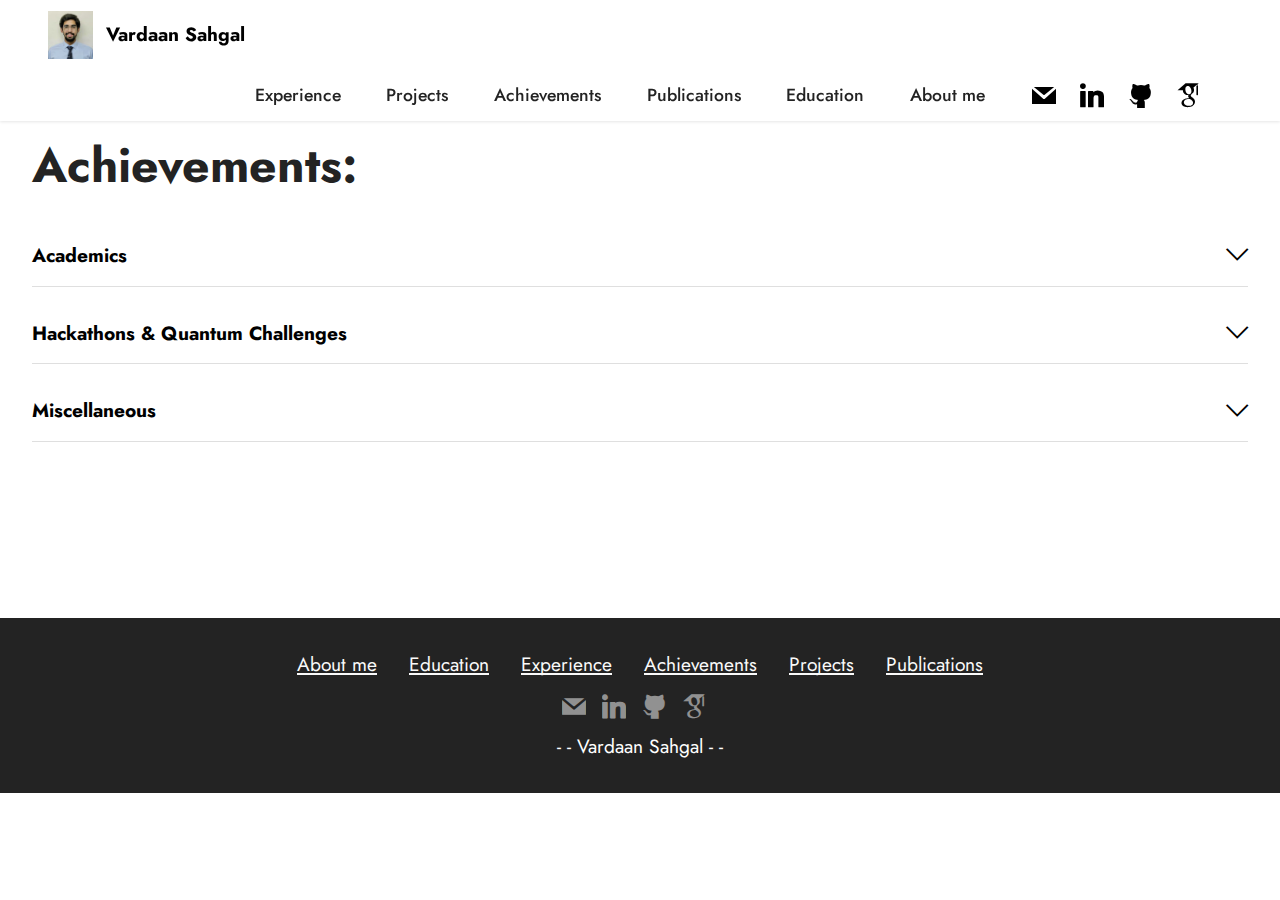
==== commit 6ec8d104: "Update achievements_vardaan-sahgal.html" ====
--- a/achievements_vardaan-sahgal.html
+++ b/achievements_vardaan-sahgal.html
@@ -1,6 +1,16 @@
 <!DOCTYPE html>
 <html  >
 <head>
+<!-- Global site tag (gtag.js) - Google Analytics -->
+<script async src="https://www.googletagmanager.com/gtag/js?id=G-34H044C26H"></script>
+<script>
+  window.dataLayer = window.dataLayer || [];
+  function gtag(){dataLayer.push(arguments);}
+  gtag('js', new Date());
+
+  gtag('config', 'G-34H044C26H');
+</script>
+  
   <meta charset="UTF-8">
   <meta http-equiv="X-UA-Compatible" content="IE=edge">
   <meta name="generator" content="Mobirise v5.6.8, mobirise.com">
@@ -71,7 +81,7 @@
                         <span class="p-2 mbr-iconfont socicon-googlescholar socicon"></span>
                     </a>
                 </div>
-                <div class="navbar-buttons mbr-section-btn"><a class="btn btn-primary display-4" href="https://drive.google.com/file/d/1Yqm7i8s_O_Q6EkdOfMbMAXeSpDQ-w8fc/view?usp=sharing" target="_blank">Download CV</a></div>
+<!--                 <div class="navbar-buttons mbr-section-btn"><a class="btn btn-primary display-4" href="https://drive.google.com/file/d/1Yqm7i8s_O_Q6EkdOfMbMAXeSpDQ-w8fc/view?usp=sharing" target="_blank">Download CV</a></div> -->
             </div>
         </div>
     </nav>
@@ -101,7 +111,12 @@
                         </div>
                         <div id="collapse1_17" class="panel-collapse noScroll collapse" role="tabpanel" aria-labelledby="headingOne" data-parent="#accordion" data-bs-parent="#bootstrap-accordion_17">
                             <div class="panel-body">
-                                <p class="mbr-fonts-style panel-text display-4">1st Position, University level Annual examinations 2020‑21 ~~ BCAS, University of Delhi<br><a href="https://drive.google.com/file/d/1R_oMQBoRCw27G-qGukkYjypUpZWwP57s/view?usp=sharing" class="text-primary" target="_blank">1st Position, University level Annual examinations 2019‑20</a> ~~ BCAS, University of Delhi<br><a href="https://drive.google.com/file/d/1jAzpU6mqzq5q6LDfne9b-UM6Y6uZs_kK/view?usp=sharing" class="text-primary" target="_blank">Certificate of Merit, All India Secondary School Examinations</a> ~~ CBSE<br>Certificate of Merit, Excellence in academics for 10 consecutive years ~~ Delhi Public School ‑ Vasant Kunj</p>
+                                <p class="mbr-fonts-style panel-text display-4">
+                                  1st Position, University level Annual examinations 2020‑21 ~~ BCAS, University of Delhi<br>
+                                  <a href="https://drive.google.com/file/d/1R_oMQBoRCw27G-qGukkYjypUpZWwP57s/view?usp=sharing" class="text-primary" target="_blank">1st Position, University level Annual examinations 2019‑20</a> ~~ BCAS, University of Delhi<br>
+                                  <a href="https://drive.google.com/file/d/1jAzpU6mqzq5q6LDfne9b-UM6Y6uZs_kK/view?usp=sharing" class="text-primary" target="_blank">Certificate of Merit, All India Secondary School Examinations</a> ~~ CBSE<br>
+                                  Certificate of Merit, Excellence in academics for 10 consecutive years ~~ Delhi Public School ‑ Vasant Kunj
+                                </p>
                             </div>
                         </div>
                     </div>
@@ -114,7 +129,21 @@
                         </div>
                         <div id="collapse2_17" class="panel-collapse noScroll collapse" role="tabpanel" aria-labelledby="headingOne" data-parent="#accordion" data-bs-parent="#bootstrap-accordion_17">
                             <div class="panel-body">
-                                <p class="mbr-fonts-style panel-text display-4"><a href="https://youtu.be/dAwyQvCs0g4" class="text-primary" target="_blank">2nd Place, Q‑munity Hack‑Q‑Thon 2022</a> ~~ Q‑munity<br><a href="https://www.quantumcoalition.io/winners-2022" class="text-primary" target="_blank">1st Place, Microsoft Azure Quantum Challenge ‑ QC Hack 2022</a> ~~ Quantum Coalition<br><a href="https://drive.google.com/file/d/19gyF_JM3P85ijcG36nNjpUHBqe1uCrk3/view?usp=sharing" class="text-primary" target="_blank">Project Completion, iQuHACK 2022</a> ~~ MIT<br><a href="https://www.credly.com/badges/7a34e1ec-54cd-4e93-b0a0-f172c322e26d/public_url" class="text-primary" target="_blank">IBM Certified Associate Developer, Quantum Computation using Qiskit</a> ~~ IBM<br><a href="https://www.credly.com/badges/5e190717-c0a0-4115-9ec8-4bfc70429456/public_url" class="text-primary" target="_blank">Advanced Achievement, IBM Quantum Challenge ‑ Fall 2021</a> ~~ IBM<br><a href="https://drive.google.com/file/d/1BhU-gRLFwvpe-qMsgdmRwtkIYA2Qpv9Y/view?usp=sharing" class="text-primary" target="_blank">Commuity Choice Award, Qiskit Global Hackathon 2021</a> ~~ IBM<br><a href="https://drive.google.com/file/d/1APPmrAgYfAgasxj6XTrmTNn_YVWedkp-/view?usp=sharing" class="text-primary" target="_blank">2nd Place, Qiskit Fall Fest 2021</a> ~~ IBM<br><a href="https://drive.google.com/file/d/1pQZi29Q-DvffW3QaDzbIdZg9rLygnmGH/view?usp=sharing" class="text-primary" target="_blank">Project Completion Excellence, Qiskit Fall Fest 2021</a> ~~ IBM<br><a href="https://drive.google.com/file/d/1NxGIrXYRKXiG1Ps5QLQzSLgCn7TWFhxI/view?usp=sharing" class="text-primary" target="_blank">Best JavaScript Project, Quantum Games Hackathon 2021</a> ~~ Quantum AI Foundation<br><a href="https://www.credly.com/badges/adeb9994-ca5e-46cb-904f-9bc2e24f223b/public_url" class="text-primary" target="_blank">Advanced Achievement, IBM Quantum Challenge ‑ Africa</a> ~~ IBM<br><a href="https://drive.google.com/file/d/1-omMS72RHWHudi2LTiDuGkzPuVCuIWqz/view?usp=sharing" class="text-primary" target="_blank">Finalist, IEEE Services Hackathon 2021</a> ~~ IEEE</p>
+                                <p class="mbr-fonts-style panel-text display-4">
+                                  <a href="https://drive.google.com/file/d/1PFWgr6j3xKFIqbPPoNIBN1blrXYzOosQ/view?usp=sharing" class="text-primary" target="_blank">Unitary Hack 2022</a> ~~ Unitary Fund<br>
+                                  <a href="https://www.credly.com/badges/ec861a1c-af46-4754-aaa5-a149e1d44b58/public_url" class="text-primary" target="_blank">Advanced Achievement, IBM Quantum Challenge ‑ Spring 2022</a> ~~ IBM<br>
+                                  <a href="https://youtu.be/dAwyQvCs0g4" class="text-primary" target="_blank">2nd Place, Q‑munity Hack‑Q‑Thon 2022</a> ~~ Q‑munity<br>
+                                  <a href="https://www.quantumcoalition.io/winners-2022" class="text-primary" target="_blank">1st Place, Microsoft Azure Quantum Challenge ‑ QC Hack 2022</a> ~~ Quantum Coalition<br>
+                                  <a href="https://drive.google.com/file/d/19gyF_JM3P85ijcG36nNjpUHBqe1uCrk3/view?usp=sharing" class="text-primary" target="_blank">Project Completion, iQuHACK 2022</a> ~~ MIT<br>
+                                  <a href="https://www.credly.com/badges/7a34e1ec-54cd-4e93-b0a0-f172c322e26d/public_url" class="text-primary" target="_blank">IBM Certified Associate Developer, Quantum Computation using Qiskit</a> ~~ IBM<br>
+                                  <a href="https://www.credly.com/badges/5e190717-c0a0-4115-9ec8-4bfc70429456/public_url" class="text-primary" target="_blank">Advanced Achievement, IBM Quantum Challenge ‑ Fall 2021</a> ~~ IBM<br>
+                                  <a href="https://drive.google.com/file/d/1BhU-gRLFwvpe-qMsgdmRwtkIYA2Qpv9Y/view?usp=sharing" class="text-primary" target="_blank">Commuity Choice Award, Qiskit Global Hackathon 2021</a> ~~ IBM<br>
+                                  <a href="https://drive.google.com/file/d/1APPmrAgYfAgasxj6XTrmTNn_YVWedkp-/view?usp=sharing" class="text-primary" target="_blank">2nd Place, Qiskit Fall Fest 2021</a> ~~ IBM<br>
+                                  <a href="https://drive.google.com/file/d/1pQZi29Q-DvffW3QaDzbIdZg9rLygnmGH/view?usp=sharing" class="text-primary" target="_blank">Project Completion Excellence, Qiskit Fall Fest 2021</a> ~~ IBM<br>
+                                  <a href="https://drive.google.com/file/d/1NxGIrXYRKXiG1Ps5QLQzSLgCn7TWFhxI/view?usp=sharing" class="text-primary" target="_blank">Best JavaScript Project, Quantum Games Hackathon 2021</a> ~~ Quantum AI Foundation<br>
+                                  <a href="https://www.credly.com/badges/adeb9994-ca5e-46cb-904f-9bc2e24f223b/public_url" class="text-primary" target="_blank">Advanced Achievement, IBM Quantum Challenge ‑ Africa</a> ~~ IBM<br>
+                                  <a href="https://drive.google.com/file/d/1-omMS72RHWHudi2LTiDuGkzPuVCuIWqz/view?usp=sharing" class="text-primary" target="_blank">Finalist, IEEE Services Hackathon 2021</a> ~~ IEEE
+                                </p>
                             </div>
                         </div>
                     </div>
@@ -127,7 +156,11 @@
                         </div>
                         <div id="collapse3_17" class="panel-collapse noScroll collapse" role="tabpanel" aria-labelledby="headingOne" data-parent="#accordion" data-bs-parent="#bootstrap-accordion_17">
                             <div class="panel-body">
-                                <p class="mbr-fonts-style panel-text display-4"><a href="https://drive.google.com/file/d/10-ciMLQyUoMff5YXHHuV5Xth3fWdGZLG/view?usp=sharing" class="text-primary" target="_blank">Football</a><br><a href="https://drive.google.com/file/d/1Tq8jty_m0NttuNi-pEVxbGKgHmWv1Ksi/view?usp=sharing" class="text-primary" target="_blank">Basketball</a><br><a href="https://drive.google.com/file/d/1du-7GZBASXjNRYR1Ls_MMxja4tjmTULn/view?usp=sharing" class="text-primary" target="_blank">Debate</a></p>
+                                <p class="mbr-fonts-style panel-text display-4">
+                                  <a href="https://drive.google.com/file/d/10-ciMLQyUoMff5YXHHuV5Xth3fWdGZLG/view?usp=sharing" class="text-primary" target="_blank">Football</a><br>
+                                  <a href="https://drive.google.com/file/d/1Tq8jty_m0NttuNi-pEVxbGKgHmWv1Ksi/view?usp=sharing" class="text-primary" target="_blank">Basketball</a><br>
+                                  <a href="https://drive.google.com/file/d/1du-7GZBASXjNRYR1Ls_MMxja4tjmTULn/view?usp=sharing" class="text-primary" target="_blank">Debate</a>
+                                </p>
                             </div>
                         </div>
                     </div>
